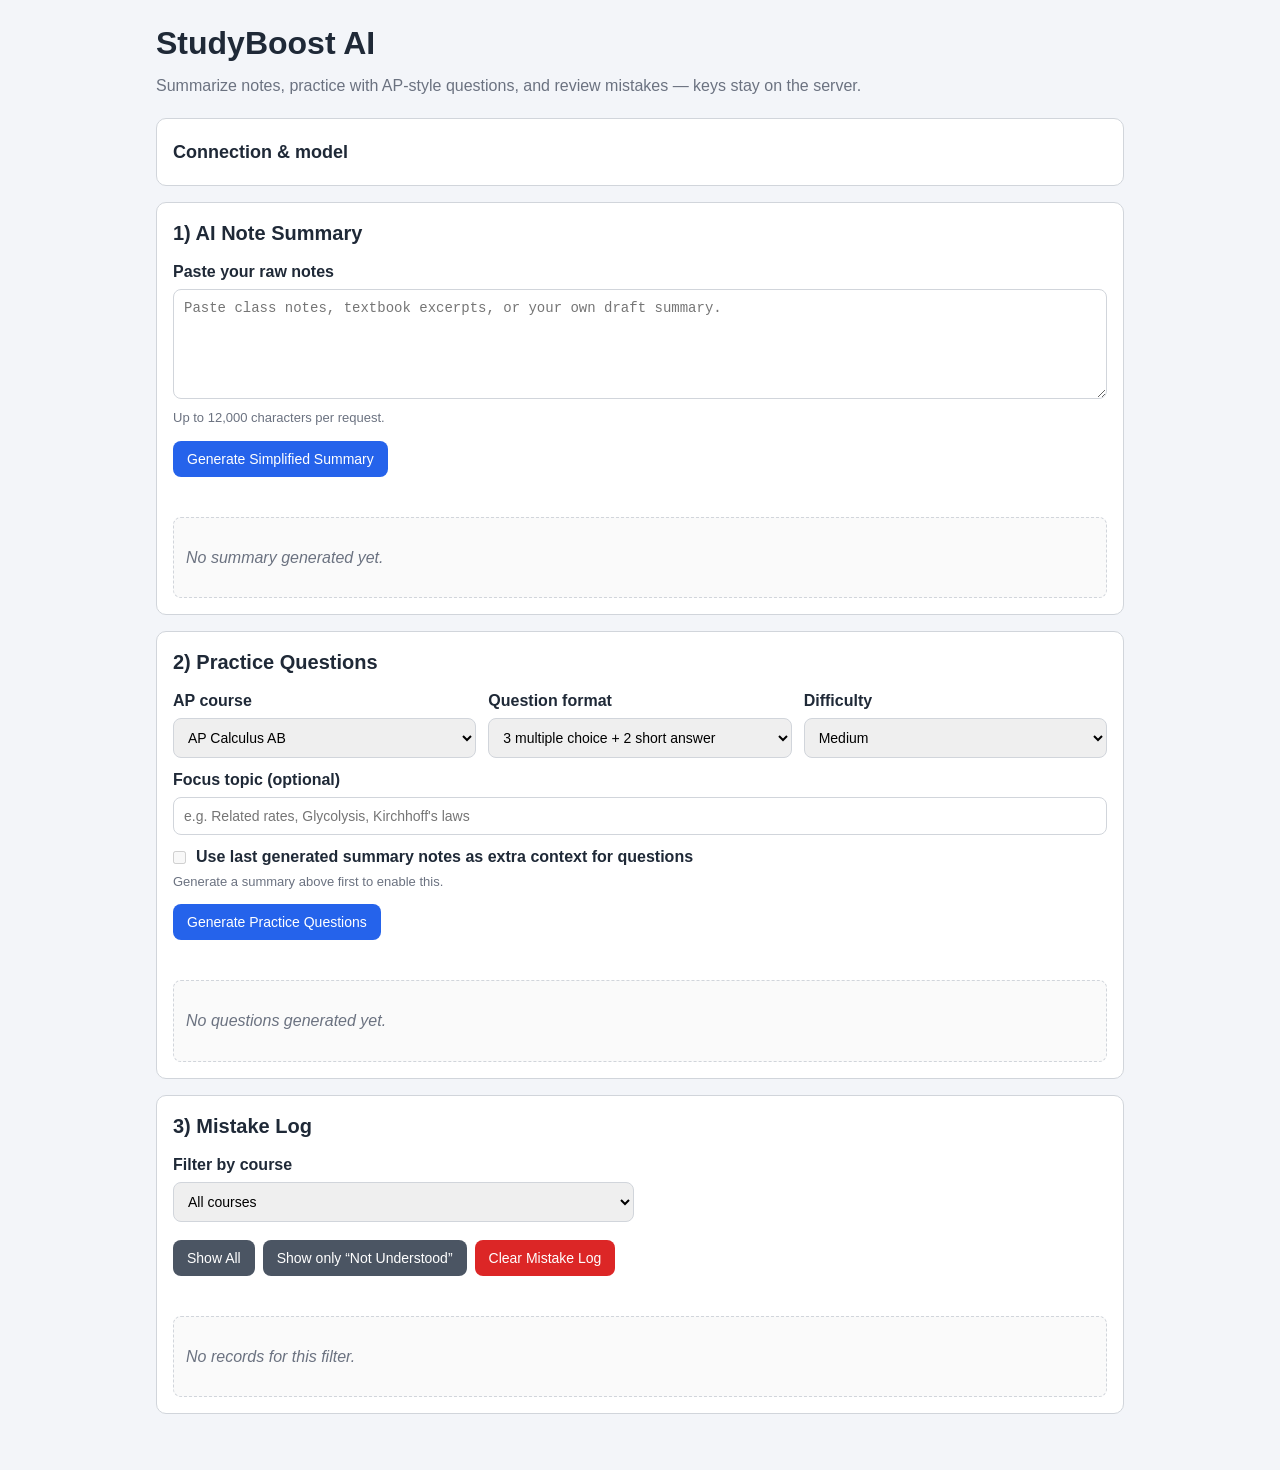
==== TrackForge-05_29_26/index.html @ 2debcb7e "First load" ====
<!DOCTYPE html>
<html lang="en">
<head>
    <meta charset="UTF-8">
    <meta name="viewport" content="width=device-width, initial-scale=1.0">
    <title>StudyBoost AI</title>
    <link rel="stylesheet" href="css/styles.css">
</head>
<body>
    <main class="container">
        <h1>StudyBoost AI</h1>
        <p class="subtitle">Summarize notes, practice with AP-style questions, and review mistakes — keys stay on the server.</p>

        <details class="panel panel-details" id="connectionPanel">
            <summary>Connection &amp; model</summary>
            <div class="details-body">
                <p class="hint">API keys are read from the server environment only (<code>OPENAI_API_KEY</code> / <code>GEMINI_API_KEY</code>). Open this page via the local proxy (e.g. <code>http://127.0.0.1:8765/</code>), not as a raw <code>file://</code> page.</p>
                <div class="status" id="healthStatus" aria-live="polite"></div>
                <div class="grid-2">
                    <div class="field">
                        <label for="providerInput">Provider</label>
                        <select id="providerInput">
                            <option value="openai">OpenAI</option>
                            <option value="gemini">Google Gemini</option>
                        </select>
                    </div>
                    <div class="field">
                        <label for="modelInput">Model</label>
                        <input id="modelInput" type="text" placeholder="e.g. gpt-4o-mini or gemini-2.0-flash" />
                    </div>
                </div>
                <div class="actions">
                    <button id="saveUIPrefsBtn" type="button" class="secondary">Save preferences</button>
                    <button id="retryHealthBtn" type="button" class="outline">Recheck connection</button>
                </div>
                <div class="status" id="uiPrefsStatus" aria-live="polite"></div>
            </div>
        </details>

        <section class="panel" aria-labelledby="summary-title">
            <h2 id="summary-title">1) AI Note Summary</h2>
            <div class="field">
                <label for="noteInput">Paste your raw notes</label>
                <textarea id="noteInput" maxlength="12000" placeholder="Paste class notes, textbook excerpts, or your own draft summary."></textarea>
                <p class="hint">Up to 12,000 characters per request.</p>
            </div>
            <div class="actions">
                <button id="summaryBtn" type="button">Generate Simplified Summary</button>
            </div>
            <div class="status" id="summaryStatus" aria-live="polite"></div>
            <div class="output" id="summaryOutput">
                <p class="empty">No summary generated yet.</p>
            </div>
        </section>

        <section class="panel" aria-labelledby="quiz-title">
            <h2 id="quiz-title">2) Practice Questions</h2>
            <div class="grid-3">
                <div class="field">
                    <label for="apSubjectInput">AP course</label>
                    <select id="apSubjectInput"></select>
                </div>
                <div class="field">
                    <label for="questionFormatInput">Question format</label>
                    <select id="questionFormatInput">
                        <option value="3:2" selected>3 multiple choice + 2 short answer</option>
                        <option value="5:0">5 multiple choice only</option>
                        <option value="0:5">5 short answer only</option>
                        <option value="4:1">4 multiple choice + 1 short answer</option>
                        <option value="2:3">2 multiple choice + 3 short answer</option>
                    </select>
                </div>
                <div class="field">
                    <label for="difficultyInput">Difficulty</label>
                    <select id="difficultyInput">
                        <option value="basic">Basic</option>
                        <option value="medium" selected>Medium</option>
                        <option value="challenge">Challenge</option>
                    </select>
                </div>
            </div>
            <div class="field">
                <label for="topicInput">Focus topic (optional)</label>
                <input id="topicInput" type="text" placeholder="e.g. Related rates, Glycolysis, Kirchhoff's laws">
            </div>
            <div class="field">
                <label for="useNotesContextInput" style="display:flex;align-items:center;gap:10px;font-weight:600;margin:0;">
                    <input id="useNotesContextInput" type="checkbox" checked disabled />
                    Use last generated summary notes as extra context for questions
                </label>
                <p class="hint" id="notesContextHint">Generate a summary above first to enable this.</p>
            </div>
            <div class="actions">
                <button id="quizBtn" type="button">Generate Practice Questions</button>
            </div>
            <div class="status" id="quizStatus" aria-live="polite"></div>
            <div class="output" id="quizOutput">
                <p class="empty">No questions generated yet.</p>
            </div>
        </section>

        <section class="panel" aria-labelledby="errors-title">
            <h2 id="errors-title">3) Mistake Log</h2>
            <div class="grid-2">
                <div class="field">
                    <label for="mistakeSubjectFilter">Filter by course</label>
                    <select id="mistakeSubjectFilter">
                        <option value="">All courses</option>
                    </select>
                </div>
            </div>
            <div class="actions">
                <button id="showAllBtn" type="button" class="secondary">Show All</button>
                <button id="showUnknownBtn" type="button" class="secondary">Show only &ldquo;Not Understood&rdquo;</button>
                <button id="clearErrorsBtn" type="button" class="danger">Clear Mistake Log</button>
            </div>
            <div class="status" id="errorStatus" aria-live="polite"></div>
            <div class="output" id="errorOutput">
                <p class="empty">No mistake records yet.</p>
            </div>
        </section>
    </main>

    <script src="js/app.js" defer></script>
</body>
</html>
---- TrackForge-05_29_26/css/styles.css ----
:root {
    --bg: #f3f5f9;
    --card: #ffffff;
    --text: #1f2937;
    --muted: #6b7280;
    --border: #d1d5db;
    --primary: #2563eb;
    --danger: #dc2626;
    --danger-soft: #fee2e2;
    --success-soft: #dcfce7;
}

* { box-sizing: border-box; }

body {
    margin: 0;
    font-family: Arial, sans-serif;
    background: var(--bg);
    color: var(--text);
    line-height: 1.45;
}

.container {
    max-width: 1000px;
    margin: 0 auto;
    padding: 20px 16px 40px;
}

h1 { margin: 0 0 8px; }
.subtitle { margin: 0 0 20px; color: var(--muted); }

.panel {
    background: var(--card);
    border-radius: 10px;
    padding: 16px;
    margin-bottom: 16px;
    border: 1px solid var(--border);
}

.panel h2 {
    margin-top: 0;
    margin-bottom: 12px;
    font-size: 20px;
}

details.panel-details > summary {
    cursor: pointer;
    font-weight: 700;
    font-size: 18px;
    list-style: none;
    padding: 4px 0;
}

details.panel-details > summary::-webkit-details-marker { display: none; }

details.panel-details .details-body {
    margin-top: 12px;
    padding-top: 12px;
    border-top: 1px dashed var(--border);
}

.field { margin-bottom: 10px; }

label {
    display: block;
    margin-bottom: 6px;
    font-weight: 600;
}

textarea, input:not([type="checkbox"]):not([type="radio"]), select {
    width: 100%;
    border: 1px solid var(--border);
    border-radius: 8px;
    padding: 10px;
    font-size: 14px;
}

input[type="checkbox"], input[type="radio"] {
    width: auto;
    margin: 0;
    flex-shrink: 0;
}

button:disabled {
    opacity: 0.55;
    cursor: not-allowed;
}

textarea { min-height: 110px; resize: vertical; }

.actions {
    display: flex;
    flex-wrap: wrap;
    gap: 8px;
    margin-top: 8px;
    align-items: center;
}

button {
    border: none;
    border-radius: 8px;
    padding: 10px 14px;
    background: var(--primary);
    color: #fff;
    font-size: 14px;
    cursor: pointer;
}

button.secondary { background: #4b5563; }
button.danger { background: var(--danger); }
button.outline {
    background: #fff;
    color: var(--primary);
    border: 1px solid var(--primary);
}

.status {
    margin-top: 8px;
    color: var(--muted);
    min-height: 20px;
    font-size: 14px;
}

.output {
    margin-top: 12px;
    padding: 12px;
    border: 1px dashed var(--border);
    border-radius: 8px;
    background: #fafafa;
}

.output h3 { margin: 0 0 8px; font-size: 16px; }

.score-banner {
    padding: 12px;
    border-radius: 8px;
    background: #eff6ff;
    border: 1px solid #bfdbfe;
    margin-bottom: 12px;
    font-weight: 600;
}

.score-banner.muted { background: #f9fafb; border-color: var(--border); font-weight: 500; }

.qa-card, .error-card {
    border: 1px solid var(--border);
    border-radius: 8px;
    padding: 12px;
    margin-bottom: 12px;
    background: #fff;
}

.error-card {
    border-color: #fecaca;
    background: var(--danger-soft);
}

.qa-card .mcq-options label {
    display: flex;
    align-items: flex-start;
    gap: 8px;
    font-weight: 500;
    margin-bottom: 8px;
    cursor: pointer;
}

.qa-card .mcq-options input { width: auto; margin-top: 3px; }

.feedback {
    margin-top: 8px;
    padding: 8px;
    border-radius: 6px;
    font-size: 14px;
}

.feedback.ok { background: var(--success-soft); }
.feedback.bad { background: var(--danger-soft); }

.short-actions { margin-top: 8px; display: flex; flex-wrap: wrap; gap: 8px; }

details.answer-box {
    margin-top: 10px;
    padding: 8px;
    border: 1px solid var(--border);
    border-radius: 8px;
    background: #fafafa;
}

details.answer-box > summary {
    cursor: pointer;
    font-weight: 600;
    color: var(--primary);
}

.tag {
    display: inline-block;
    font-size: 12px;
    padding: 2px 8px;
    border-radius: 999px;
    background: #e5e7eb;
    margin-right: 6px;
}

.tag.subject { background: #dbeafe; color: #1e40af; }
.tag.not-understood { background: #fecaca; color: #991b1b; }

.empty { color: var(--muted); font-style: italic; }

.hint { font-size: 13px; color: var(--muted); margin-top: 4px; }

@media (min-width: 800px) {
    .grid-2 {
        display: grid;
        grid-template-columns: 1fr 1fr;
        gap: 12px;
    }
    .grid-3 {
        display: grid;
        grid-template-columns: 1fr 1fr 1fr;
        gap: 12px;
    }
}
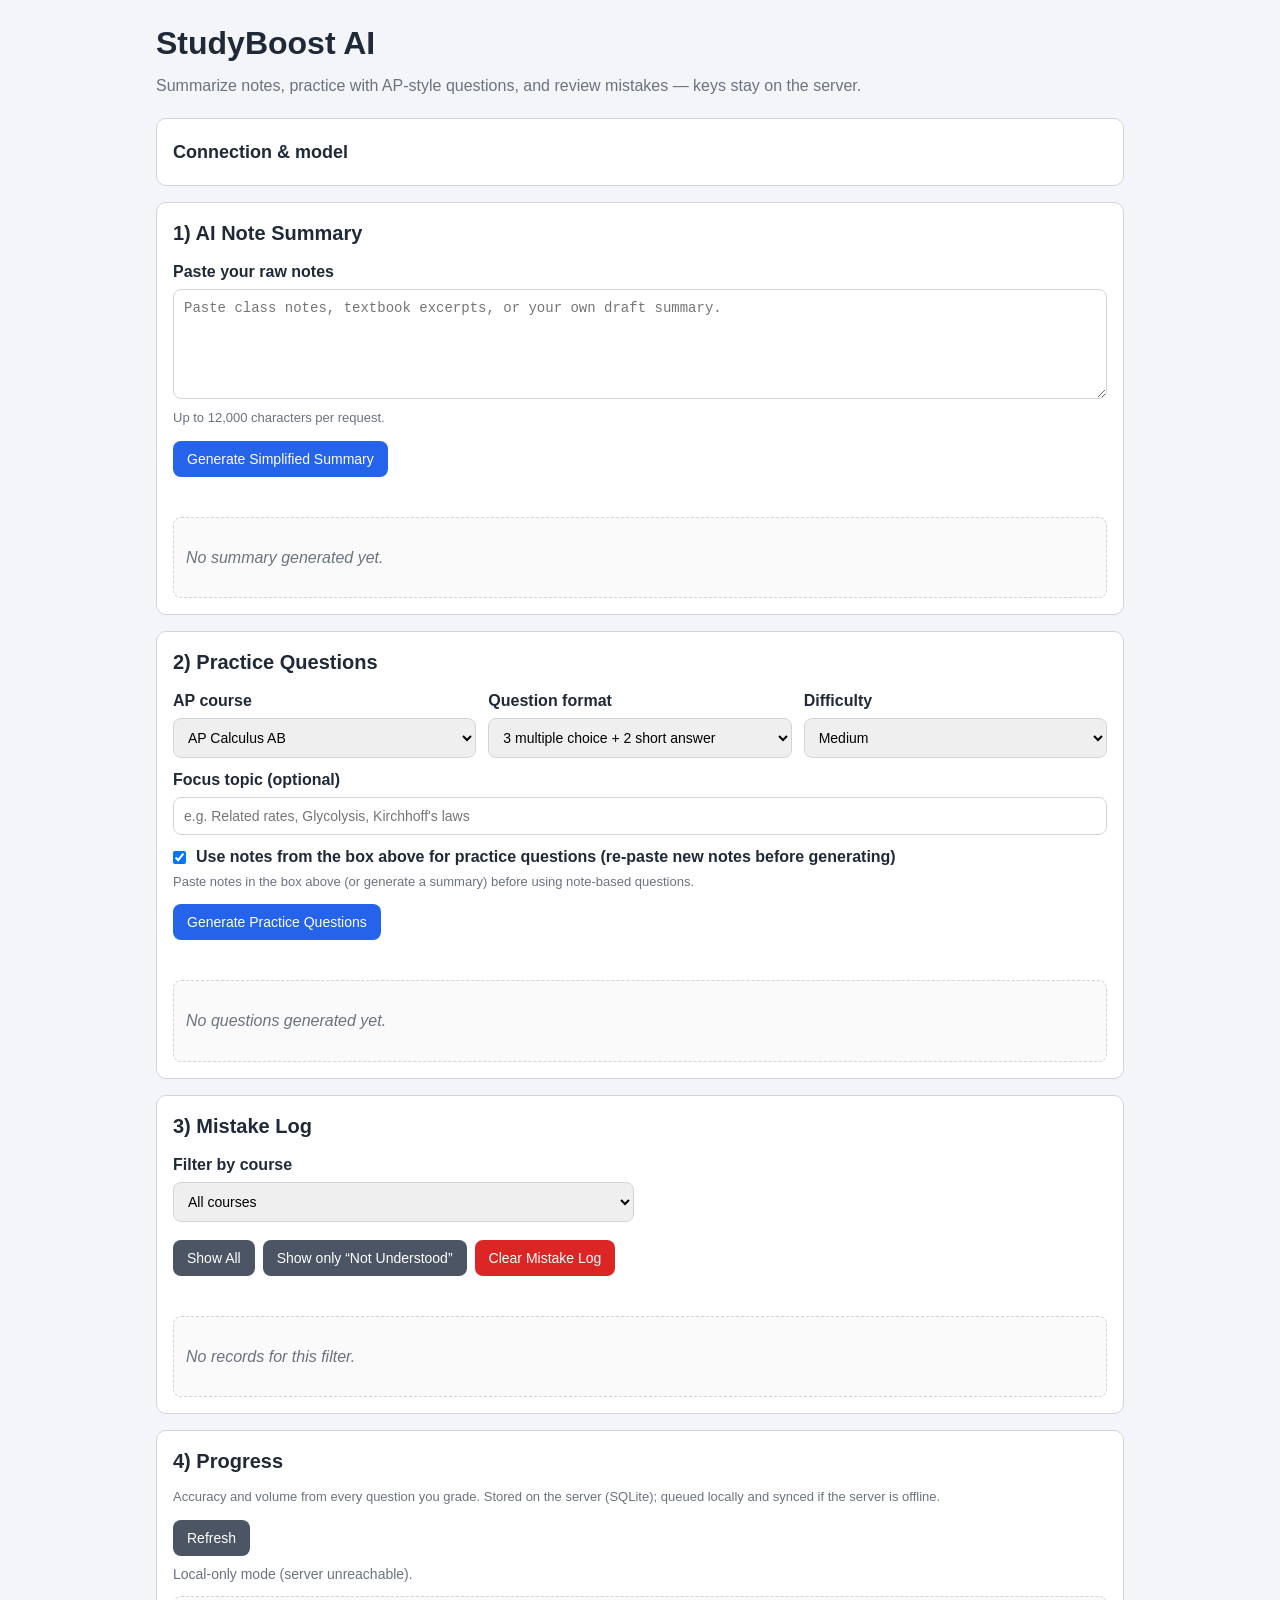
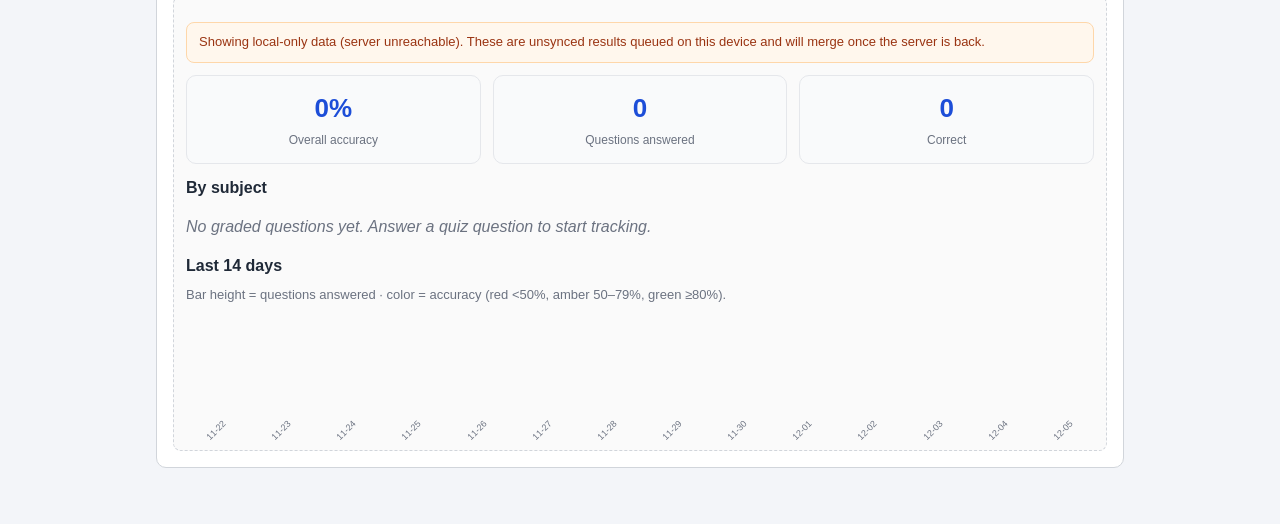
==== commit 47ea9849: "feat: add SQLite persistence + Progress analytics dashboard Add a Progress feature that records ever" ====
--- a/TrackForge-05_29_26/index.html
+++ b/TrackForge-05_29_26/index.html
@@ -14,20 +14,11 @@
         <details class="panel panel-details" id="connectionPanel">
             <summary>Connection &amp; model</summary>
             <div class="details-body">
-                <p class="hint">API keys are read from the server environment only (<code>OPENAI_API_KEY</code> / <code>GEMINI_API_KEY</code>). Open this page via the local proxy (e.g. <code>http://127.0.0.1:8765/</code>), not as a raw <code>file://</code> page.</p>
+                <p class="hint">API key: edit the project file <code>.env</code> (fill in <code>OPENAI_API_KEY</code>), save, then restart <code>server.py</code>. The key stays on the server — never in this page. Open via <code>http://127.0.0.1:8765/</code>, not <code>file://</code>.</p>
                 <div class="status" id="healthStatus" aria-live="polite"></div>
-                <div class="grid-2">
-                    <div class="field">
-                        <label for="providerInput">Provider</label>
-                        <select id="providerInput">
-                            <option value="openai">OpenAI</option>
-                            <option value="gemini">Google Gemini</option>
-                        </select>
-                    </div>
-                    <div class="field">
-                        <label for="modelInput">Model</label>
-                        <input id="modelInput" type="text" placeholder="e.g. gpt-4o-mini or gemini-2.0-flash" />
-                    </div>
+                <div class="field">
+                    <label for="modelInput">Model</label>
+                    <input id="modelInput" type="text" placeholder="e.g. llama-3.3-70b-versatile" />
                 </div>
                 <div class="actions">
                     <button id="saveUIPrefsBtn" type="button" class="secondary">Save preferences</button>
@@ -85,10 +76,10 @@
             </div>
             <div class="field">
                 <label for="useNotesContextInput" style="display:flex;align-items:center;gap:10px;font-weight:600;margin:0;">
-                    <input id="useNotesContextInput" type="checkbox" checked disabled />
-                    Use last generated summary notes as extra context for questions
+                    <input id="useNotesContextInput" type="checkbox" checked />
+                    Use notes from the box above for practice questions (re-paste new notes before generating)
                 </label>
-                <p class="hint" id="notesContextHint">Generate a summary above first to enable this.</p>
+                <p class="hint" id="notesContextHint">Paste notes above, then generate questions. Different notes should produce different questions.</p>
             </div>
             <div class="actions">
                 <button id="quizBtn" type="button">Generate Practice Questions</button>
@@ -119,6 +110,18 @@
                 <p class="empty">No mistake records yet.</p>
             </div>
         </section>
+
+        <section class="panel" aria-labelledby="progress-title">
+            <h2 id="progress-title">4) Progress</h2>
+            <p class="hint">Accuracy and volume from every question you grade. Stored on the server (SQLite); queued locally and synced if the server is offline.</p>
+            <div class="actions">
+                <button id="refreshStatsBtn" type="button" class="secondary">Refresh</button>
+            </div>
+            <div class="status" id="statsStatus" aria-live="polite"></div>
+            <div class="output" id="statsOutput">
+                <p class="empty">No progress yet.</p>
+            </div>
+        </section>
     </main>
 
     <script src="js/app.js" defer></script>
--- a/TrackForge-05_29_26/css/styles.css
+++ b/TrackForge-05_29_26/css/styles.css
@@ -221,4 +221,98 @@
         gap: 12px;
     }
 }
+
+/* Progress / analytics */
+.stats-notice {
+    background: #fff7ed;
+    border: 1px solid #fed7aa;
+    color: #9a3412;
+    padding: 10px 12px;
+    border-radius: 8px;
+    font-size: 13px;
+    margin-bottom: 12px;
+}
+
+.stat-cards {
+    display: grid;
+    grid-template-columns: repeat(3, 1fr);
+    gap: 12px;
+    margin-bottom: 12px;
+}
+
+.stat-card {
+    display: flex;
+    flex-direction: column;
+    gap: 4px;
+    padding: 14px;
+    border: 1px solid #e5e7eb;
+    border-radius: 10px;
+    background: #f9fafb;
+    text-align: center;
+}
+
+.stat-num { font-size: 26px; font-weight: 700; color: var(--accent, #1d4ed8); }
+.stat-label { font-size: 12px; color: var(--muted); }
+
+.subject-bars { display: flex; flex-direction: column; gap: 8px; margin: 8px 0 4px; }
+
+.subject-row {
+    display: grid;
+    grid-template-columns: 130px 1fr 110px;
+    align-items: center;
+    gap: 10px;
+}
+
+.subject-name { font-size: 13px; font-weight: 600; overflow: hidden; text-overflow: ellipsis; white-space: nowrap; }
+.subject-meta { font-size: 12px; color: var(--muted); text-align: right; }
+
+.bar-track {
+    display: block;
+    height: 14px;
+    border-radius: 999px;
+    background: #e5e7eb;
+    overflow: hidden;
+}
+
+.bar-fill { display: block; height: 100%; border-radius: 999px; transition: width 0.3s ease; }
+
+.acc-high { background: #16a34a; }
+.acc-mid { background: #d97706; }
+.acc-low { background: #dc2626; }
+.acc-none { background: #cbd5e1; }
+
+.trend {
+    display: flex;
+    align-items: flex-end;
+    gap: 4px;
+    height: 120px;
+    padding-top: 8px;
+}
+
+.trend-col {
+    flex: 1;
+    display: flex;
+    flex-direction: column;
+    align-items: center;
+    justify-content: flex-end;
+    height: 100%;
+    gap: 4px;
+}
+
+.trend-bar-wrap {
+    display: flex;
+    align-items: flex-end;
+    justify-content: center;
+    width: 100%;
+    height: 100%;
+}
+
+.trend-bar { width: 70%; min-height: 2px; border-radius: 3px 3px 0 0; }
+.trend-label { font-size: 9px; color: var(--muted); transform: rotate(-45deg); white-space: nowrap; }
+
+@media (max-width: 640px) {
+    .stat-cards { grid-template-columns: 1fr; }
+    .subject-row { grid-template-columns: 90px 1fr 80px; }
+    .trend-label { display: none; }
+}
     
